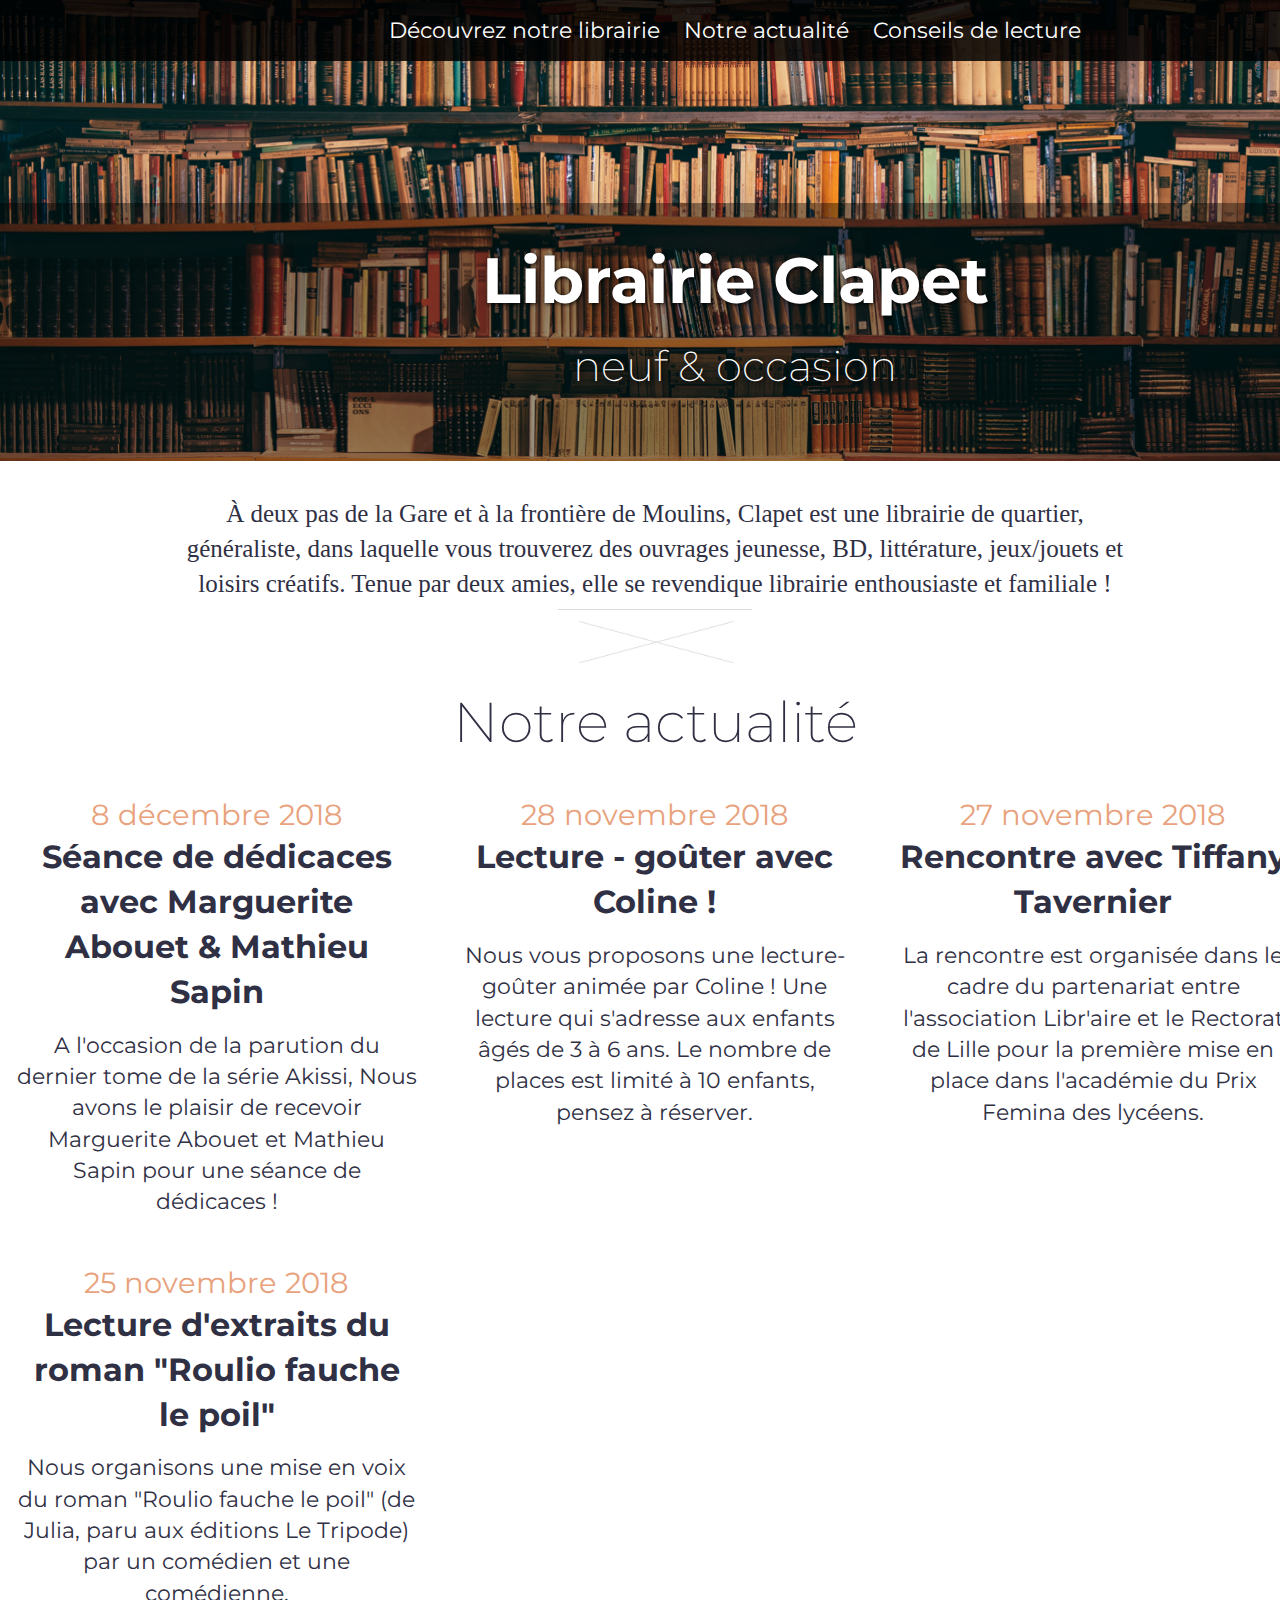
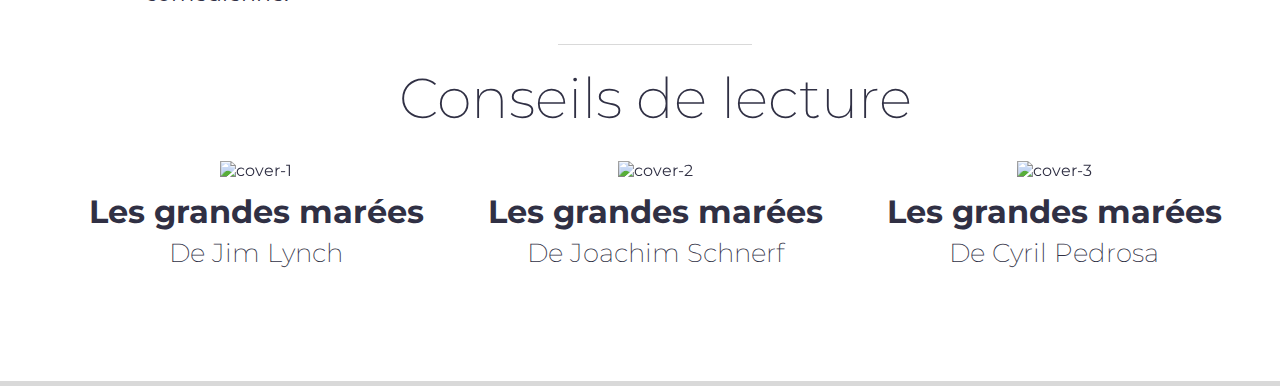
==== index.html @ b0689bdb "Tentative separator croix KO" ====
<!DOCTYPE html>
<html>
<head>
  <title>Librairie Clapet</title>
  <meta name="description" content="Librairie généraliste et enthousiaste !">
  <meta charset="utf-8">
  <meta http-equiv="Content-Type" content="text/html; charset=utf-8">
  <meta http-equiv="X-UA-Compatible" content="IE=edge,chrome=1">
  <meta name="viewport" content=", width=device-width, initial-scale=1">
  <link rel="shortcut icon" href="./img/favicon.ico">
  <link rel="apple-touch-icon" href="./img/favicon.ico">
  <link rel="stylesheet" href="./css/reset.css">
  <link rel="stylesheet" href="./css/main.css">
</head>
<body>

  <div class="header page-index" id="header">
    <nav class="header__nav nav-main">
      <ul class="nav-main__list container">
        <li class="nav-main__item"><a class="nav-main__link" href="./decouvrez-notre-librairie.html">Découvrez notre librairie</a></li>
        <li class="nav-main__item"><a class="nav-main__link" href="./notre-actualite.html">Notre actualité</a></li>
        <li class="nav-main__item"><a class="nav-main__link" href="./conseils-de-lecture.html">Conseils de lecture</a></li>
      </ul>
    </nav>

    <a class="header__content container" href="./index.html">
      <h1 class="header__title">Librairie Clapet</h1>
      <p class="header__subtitle">neuf &amp; occasion</p>
    </a>
  </div>

  <div class="container page-index">
    <p class="chapo">À deux pas de la Gare et à la frontière de Moulins, Clapet est une librairie de quartier, généraliste, dans laquelle vous trouverez des ouvrages jeunesse, BD, littérature, jeux/jouets et loisirs créatifs. Tenue par deux amies, elle se revendique librairie enthousiaste et familiale !</p>

    <hr class="separator">
    <img src="/img/croix.PNG" alt="separator_croix">

    <h2 class="index-title">Notre actualité</h2>

    <div class="news-list">
      <div class="news news-list__news">
        <a class="news__link link-block" href="./notre-actualite.html">
          <div class="news__thumbnail"><img class="news__image" src="./img/news__thumbnail-0.png" alt=""></div>
          <div class="news__content">
            <p class="news__date">8 décembre 2018</p>
            <h3 class="news__title">Séance de dédicaces avec Marguerite Abouet & Mathieu Sapin</h3>
            <p class="news__text">A l'occasion de la parution du dernier tome de la série Akissi, Nous avons le plaisir de recevoir Marguerite Abouet et Mathieu Sapin pour une séance de dédicaces !</p>
          </div>
        </a>
      </div>
      <div class="news news-list__news">
        <a class="news__link link-block" href="./notre-actualite.html">
          <div class="news__thumbnail"><img class="news__image" src="./img/news__thumbnail-1.png" alt=""></div>
          <div class="news__content">
            <p class="news__date">28 novembre 2018</p>
            <h3 class="news__title">Lecture - goûter avec Coline&nbsp;!</h3>
            <p class="news__text">Nous vous proposons une lecture-goûter animée par Coline ! Une lecture qui s'adresse aux enfants âgés de 3 à 6 ans. Le nombre de places est limité à 10 enfants, pensez à réserver.</p>
          </div>
        </a>
      </div>
      <div class="news news-list__news">
        <a class="news__link link-block" href="./notre-actualite.html">
          <div class="news__thumbnail"><img class="news__image" src="./img/news__thumbnail-2.png" alt=""></div>
          <div class="news__content">
            <p class="news__date">27 novembre 2018</p>
            <h3 class="news__title">Rencontre avec Tiffany Tavernier</h3>
            <p class="news__text">La rencontre est organisée dans le cadre du partenariat entre l'association Libr'aire et le Rectorat de Lille pour la première mise en place dans l'académie du Prix Femina des lycéens.</p>
          </div>
        </a>
      </div>
      <div class="news news-list__news">
        <a class="news__link link-block" href="./notre-actualite.html">
          <div class="news__thumbnail"><img class="news__image" src="./img/news__thumbnail-3.png" alt=""></div>
          <div class="news__content">
            <p class="news__date">25 novembre 2018</p>
            <h3 class="news__title">Lecture d'extraits du roman "Roulio fauche le poil"</h3>
            <p class="news__text">Nous organisons une mise en voix du roman "Roulio fauche le poil" (de Julia, paru aux éditions Le Tripode) par un comédien et une comédienne.</p>
          </div>
        </a>
      </div>
    </div>

    <hr class="separator">

    <h2 class="index-title">Conseils de lecture</h2>
    <div class="honey-pot-list">
      <div class="honey-pot"><a class="honey-pot__link link-block" href="./conseils-de-lecture.html">
        <div class="honey-pot__thumbnail"><img class="honey-pot__image" src="./img/cover-1.png" alt="cover-1"></div>
        <p class="honey-pot__title">Les grandes marées</p>
        <p class="honey-pot__subtitle">De Jim Lynch</p></a></div>
        <div class="honey-pot"><a class="honey-pot__link link-block" href="./conseils-de-lecture.html">
          <div class="honey-pot__thumbnail"><img class="honey-pot__image" src="./img/cover-2.png" alt="cover-2"></div>
          <p class="honey-pot__title">Les grandes marées</p>
          <p class="honey-pot__subtitle">De Joachim Schnerf</p></a></div>
          <div class="honey-pot"><a class="honey-pot__link link-block" href="./conseils-de-lecture.html">
            <div class="honey-pot__thumbnail"><img class="honey-pot__image" src="./img/cover-3.png" alt="cover-3"></div>
            <p class="honey-pot__title">Les grandes marées</p>
            <p class="honey-pot__subtitle">De Cyril Pedrosa</p></a></div>
          </div>

          <script src="./js/main.js"></script>
        </body>
        </html>
---- css/main.css ----
@import url('https://fonts.googleapis.com/css?family=Montserrat|Work+Sans');

/**
* -----------
* Global
* -----------
*/

body {
  margin: auto;
  border-bottom: 5px solid #d9d9d9;
  padding-bottom: 75px;
  font-family: 'Montserrat', sans-serif;
  font-weight: 400;
  color: #303044;
}

p, li, td, th, textarea, caption, pre, blockquote, label, input, select, textarea {
  font-size: 1.4em;
  line-height: 1.4;
}

li {
  margin: 5px 0;
}

p {
  margin: 15px 0;
}

b, strong, optgroup {
  font-weight: 700;
}

h1 {
  margin: 25px 0;
  font-size: 4.5em;
  font-weight: 700;
}

h2 {
  margin: 25px 0;
  font-size: 3.5em;
  font-weight: 200;
}

h3 {
  margin: 25px 0;
  font-size: 2.6em;
  font-weight: 200;
}

h4 {
  margin: 20px 0;
  font-size: 1.6em;
}

h5 {
  margin: 20px 0;
  font-size: 1.6em;
}

h6 {
  margin: 15px 0;
  font-size: 1.4em;
}

h1, h2, h3, h4, h5, h6 {
  font-family: 'Montserrat', sans-serif;
  line-height: 1;
}

a, button {
  color: #d86324;
  text-decoration: none;
}
a:hover, button:hover {
  text-decoration: underline;
}

button {
  background-color: transparent;
  color: #d86324;
}


/**
* -----------
* Layout
* -----------
*/

.container {
  margin: auto;
  padding: 0 15px;
  width: 1440px;
  max-width: 100%;
  text-align: center;
}

.text-container {
  margin: auto;
  max-width: 960px;
}

.columns {
  display: flex;
}

.column {
  max-width: 100%;
}

.column + .column {
  margin-left: 40px;
}

.column--50 {
  width: 50%;
}

.column--grow {
  flex-grow: 1;
}

.column--shrink {
  flex-shrink: 1;
}

.column--580 {
  width: 580px;
}


/**
* -----------
* Objects
* -----------
*/

.list-inline {
  display: block;
  margin: 0;
  padding: 0;
}
.list-inline > * {
  display: inline-block;
  margin: 5px;
  padding: 0;
}

@media screen and (min-width: 780px) {
  .list-flex {
    display: flex;
    justify-content: space-between;
  }
}

.link-block {
  display: block;
  color: inherit;
}
.link-block:hover {
  text-decoration: none;
}

.align-left {
  text-align: left;
}

.align-center {
  text-align: center;
}

.align-right {
  text-align: right;
}

.align-justify {
  text-align: justify;
}

.align-justify.align-center {
  text-align-last: center;
}

/**
* texts & images
*/

.important {
  font-size: 2.5em;
}

.introduction {
  font-size: 1.7em;
}

.chapo {
  margin: auto;
  width: 960px;
  font-family: WorkSans;
  font-size: 25px;
}

.full-width {
  display: block;
  width: 100%;
  margin: 50px auto;
}


/**
* -----------
* Components
* -----------
*/

/**
* header
*/
.header {
  position: relative;
  margin-right: auto;
  margin-left: auto;
  margin-bottom: 35px;
  width: 1440px;
  height: 461px;
  background: url("../img/background.png");
  background-size: cover;
  background-position: center bottom;
  overflow: hidden;
}


.header__content {
  width: 1440px;
  height: 213.5px;
  background-color: rgba(0, 0, 0, 0.4);
  display: block;
  margin: 0;
  position: absolute;
  padding-top: 20px;
  padding-bottom: 25px;
  bottom: 0;
  width: 100%;
  text-align: center;
  color: white;
  font-family: "Montserrat", "Avenir Next", Helvetica, Arial, sans-serif;
  text-shadow: 1px 1px 4px #000;
  background: rgba(0, 0, 0, 0.4);
}
.header__content:hover {
  text-decoration: none;
}

.header__title {
  font-family: Montserrat;
  font-size: 64px;
  font-weight: bold;
 
}

.header__subtitle {
  font-family: Montserrat;
  font-size: 42px;
  font-weight: 200;
  text-shadow: 1px 1px 5px #000000;
  text-align: center;
}


.header__nav {
  background-color: rgba(0, 0, 0, 0.85);
}

.nav-main__item {
  display: inline-block;
}

.nav-main__link {
  display: block;
  padding: 10px;
  color: #fff;
}
.nav-main__link:hover {
  text-decoration: none;
  color: #d86324;
}


/**
* separator
*/
.separator {
  width: 193.2px;
  height: 1px;
  display: block
  margin: 50px auto;
  border: none;
  background-color: #d9d9d9;
}


/**
* honey-pot
*/

.honey-pot-list {
  text-align: center;
}

.honey-pot {
  display: inline-block;
  margin: 0 30px 35px 30px;
  text-align: center;
}

.honey-pot__link {
  color: #303044;
}
.honey-pot__link:hover {
  color: #d86324;
}

.honey-pot__thumbnail {
  position: relative;
  display: inline-block;
  margin-bottom: 10px;
  filter: grayscale(0);
}

.honey-pot__thumbnail:hover {
  filter: grayscale(60%);
}

.honey-pot__thumbnail img {
  display: block;
}

.honey-pot__title {
  margin: 0;
  font-size: 2em;
  font-weight: bold;
}

.honey-pot__subtitle {
  margin: 0;
  font-size: 1.6em;
  font-weight: 200;
}



/**
* news
*/

.news__link:hover {
  color: #d86324;
}

.news__link:hover .news__thumbnail {
  -webkit-filter: grayscale(60%);
  filter: grayscale(60%);
  -webkit-transition-delay: 0ms;
  -o-transition-delay: 0ms;
  transition-delay: 0ms;
}


.news__thumbnail {
  margin-bottom: 10px;
  filter: grayscale(0);
}

.news__image {
  display: block;
  width: 100%;
}

.news__date {
  margin: 0;
  font-size: 1.8em;
  color: #e8a27d;
}

.news__title {
  margin: 0 0 15px;
  font-weight: bold;
  font-size: 2em;
  line-height: 1.4;
}

.news__text {
  margin: 0;
  font-size: 1.4em;
  line-height: 1.4;
}

.page-list .news {
  margin: 0 auto 20px auto;
  border-bottom: 1px solid #b0b0c5;
  padding-bottom: 20px;
  max-width: 320px;
}

.news--main {
  padding-bottom: 35px;
  border-bottom: 1px solid #b0b0c5;
}
.news--main .news__link {
  display: flex;
  align-items: flex-start;
}
.news--main .news__thumbnail {
  margin-bottom: 0;
  margin-right: 40px;
  min-width: 360px;
}

/**
* news-list
*/
.news-list {
  display: grid;
  grid-gap: 35px;
  grid-template-columns: repeat(3, 1fr);
  grid-template-rows: auto;
  margin-bottom: 35px;
}

.news-list .news-list__news--main {
  grid-column: span 3;
}

.news-list__news {
  grid-column: span 1;
}

/**
* -----------
* Trumps
* -----------
*/


/**
* single
*/
.page-single {
  text-align: justify;
}

.page-single__header {
  margin-bottom: 75px;
}

.page-single__title {
  margin: 0;
  font-size: 5.6em;
  line-height: 1.4;
  font-weight: 500;
}

.page-single__subtitle {
  margin: 0;
  font-size: 3.2em;
  font-weight: 200;
}


/**
* decouvrez-notre-librairie
*/
.container.decouvrez-notre-librairie {
  text-align: center;
}

/**
* index
*/
.index-title {
  text-align: center;
  margin-bottom: 35px;
}
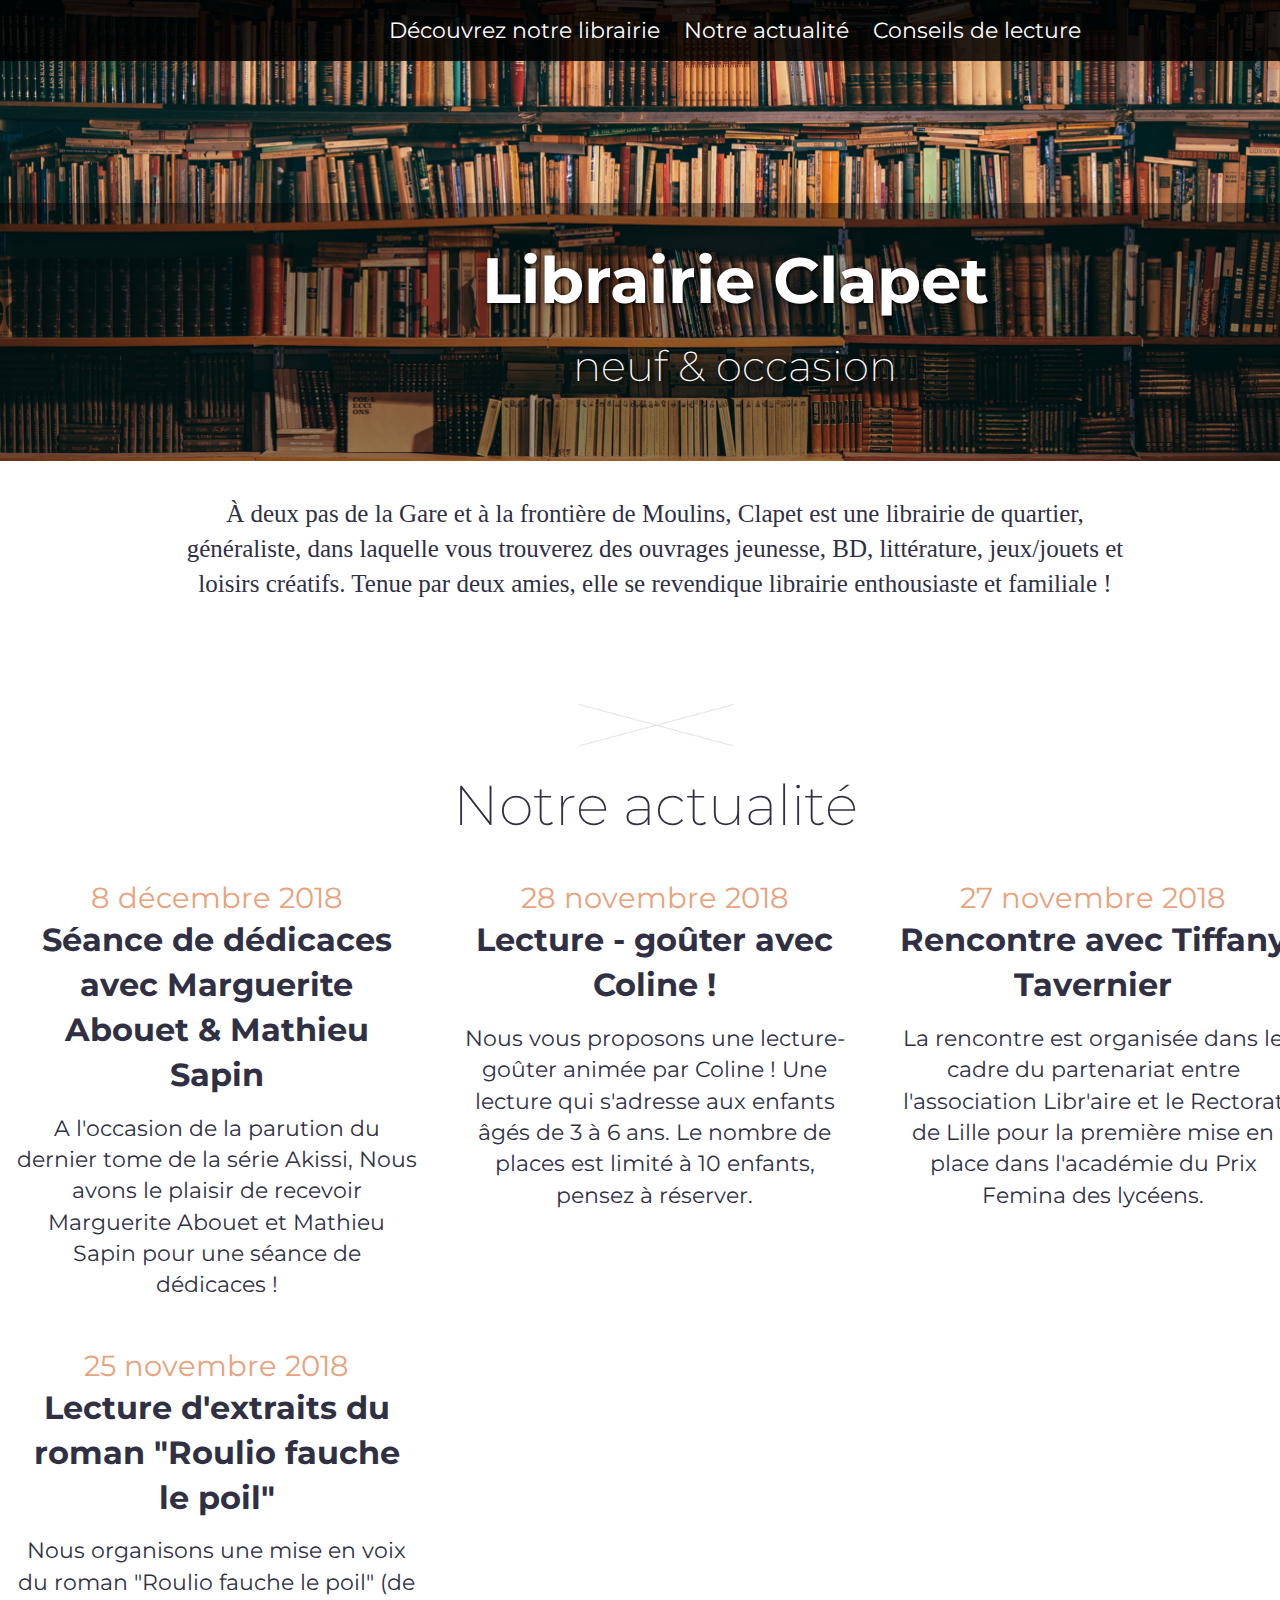
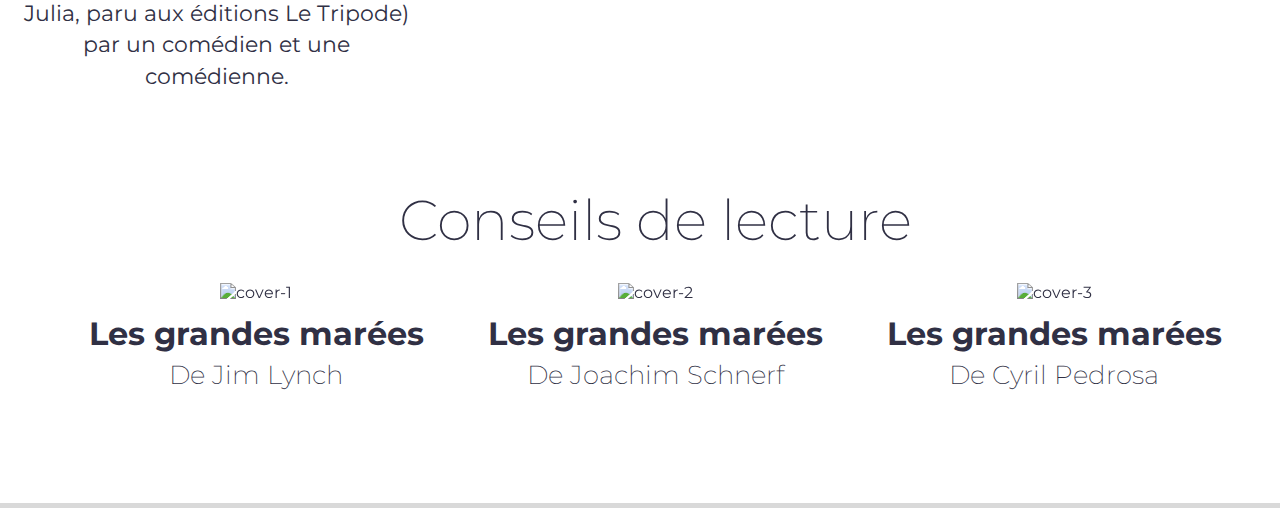
==== commit f40dce68: "insertion seperator coix_dispo KO" ====
--- a/index.html
+++ b/index.html
@@ -33,7 +33,7 @@
     <p class="chapo">À deux pas de la Gare et à la frontière de Moulins, Clapet est une librairie de quartier, généraliste, dans laquelle vous trouverez des ouvrages jeunesse, BD, littérature, jeux/jouets et loisirs créatifs. Tenue par deux amies, elle se revendique librairie enthousiaste et familiale !</p>
 
     <hr class="separator">
-    <img src="/img/croix.PNG" alt="separator_croix">
+    <img src="./img/croix.PNG" alt="separator_croix">
 
     <h2 class="index-title">Notre actualité</h2>
 
--- a/css/main.css
+++ b/css/main.css
@@ -294,8 +294,7 @@
 */
 .separator {
   width: 193.2px;
-  height: 1px;
-  display: block
+  display: block;
   margin: 50px auto;
   border: none;
   background-color: #d9d9d9;
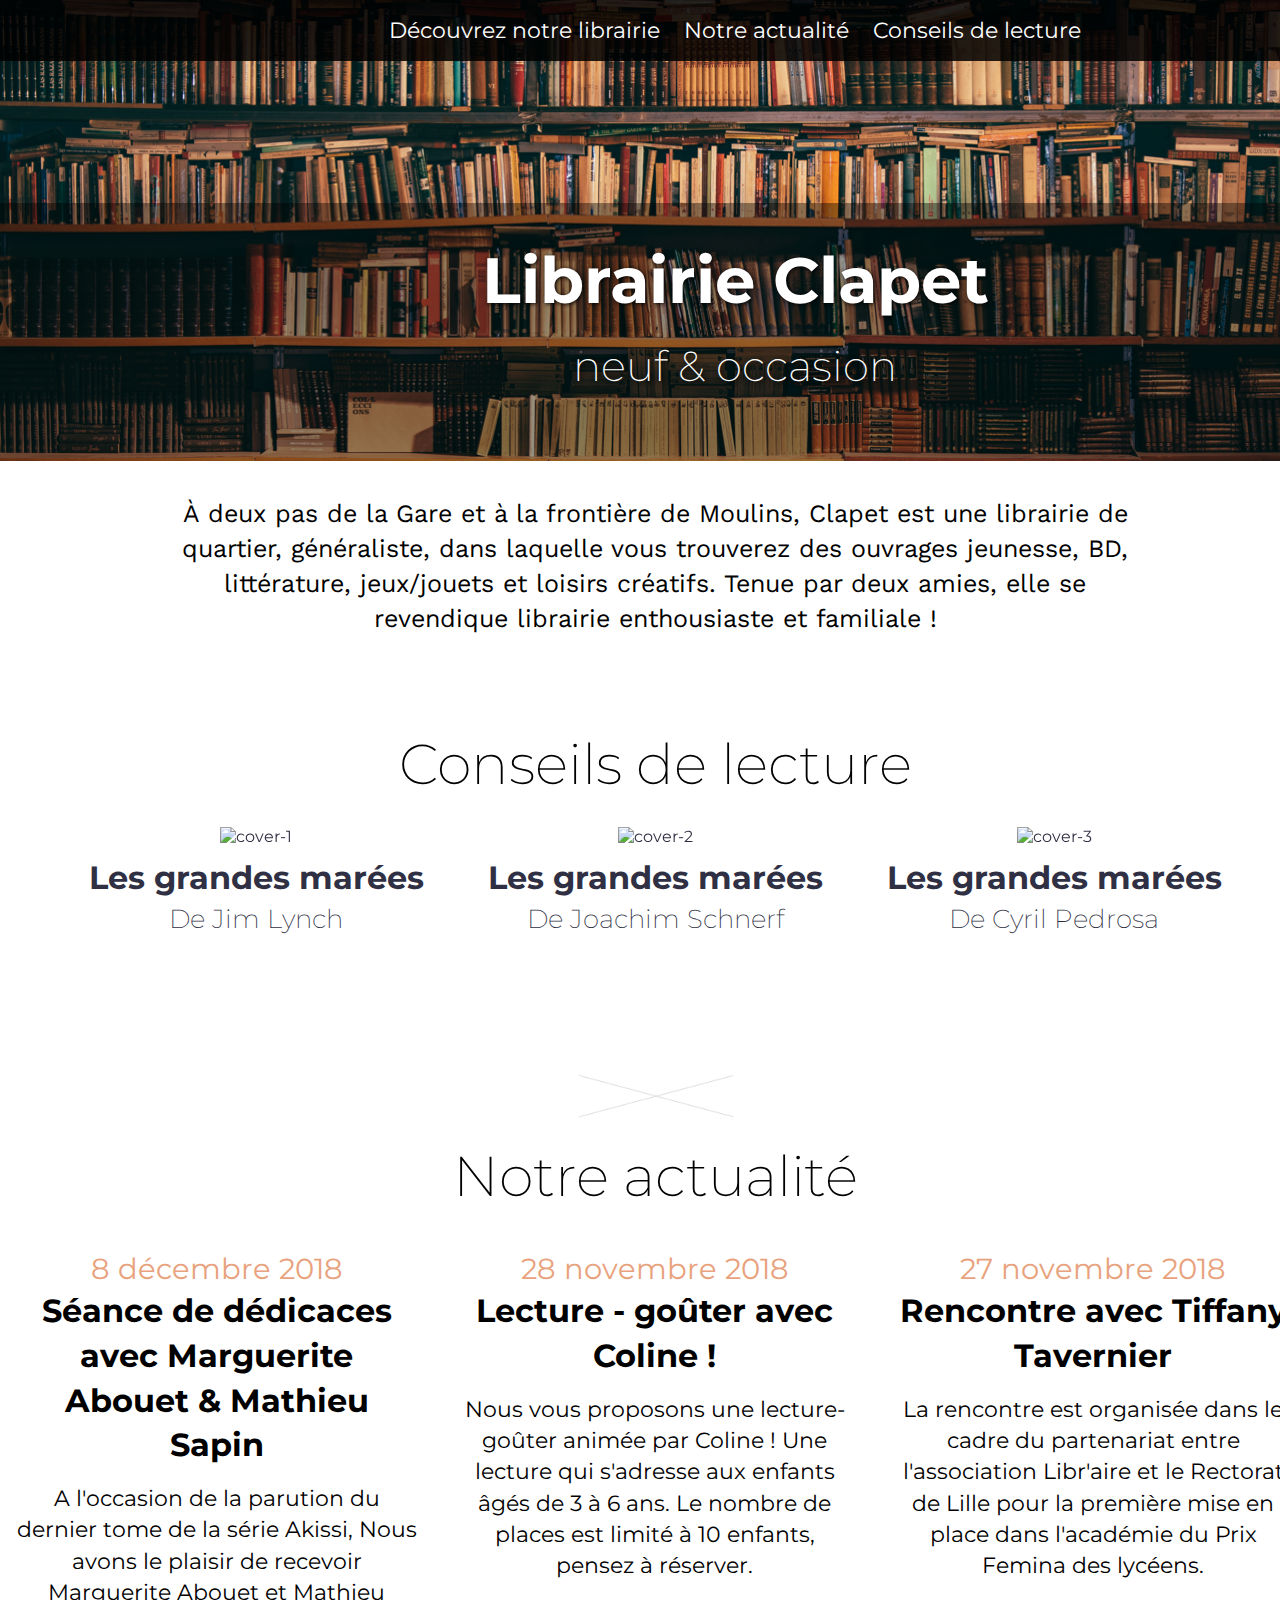
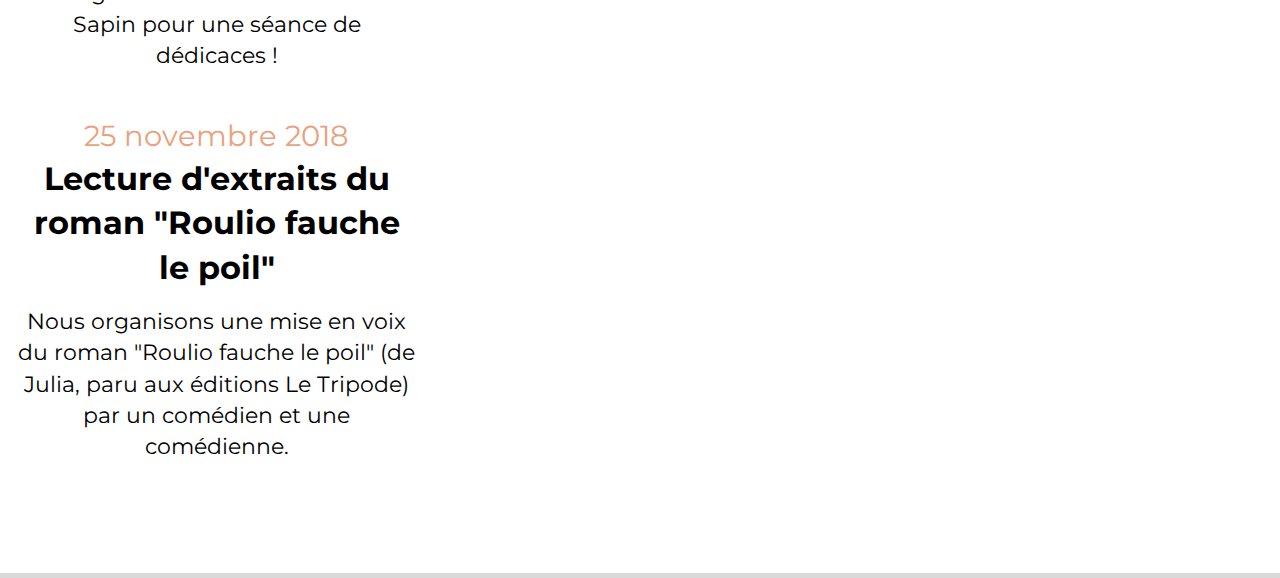
==== commit 9b00f2f4: "dispo page index des blocs" ====
--- a/index.html
+++ b/index.html
@@ -31,6 +31,24 @@
 
   <div class="container page-index">
     <p class="chapo">À deux pas de la Gare et à la frontière de Moulins, Clapet est une librairie de quartier, généraliste, dans laquelle vous trouverez des ouvrages jeunesse, BD, littérature, jeux/jouets et loisirs créatifs. Tenue par deux amies, elle se revendique librairie enthousiaste et familiale !</p>
+
+    <hr class="separator">
+
+    <h2 class="index-title">Conseils de lecture</h2>
+    <div class="honey-pot-list">
+      <div class="honey-pot"><a class="honey-pot__link link-block" href="./conseils-de-lecture.html">
+        <div class="honey-pot__thumbnail"><img class="honey-pot__image" src="./img/cover-1.png" alt="cover-1"></div>
+        <p class="honey-pot__title">Les grandes marées</p>
+        <p class="honey-pot__subtitle">De Jim Lynch</p></a></div>
+        <div class="honey-pot"><a class="honey-pot__link link-block" href="./conseils-de-lecture.html">
+          <div class="honey-pot__thumbnail"><img class="honey-pot__image" src="./img/cover-2.png" alt="cover-2"></div>
+          <p class="honey-pot__title">Les grandes marées</p>
+          <p class="honey-pot__subtitle">De Joachim Schnerf</p></a></div>
+          <div class="honey-pot"><a class="honey-pot__link link-block" href="./conseils-de-lecture.html">
+            <div class="honey-pot__thumbnail"><img class="honey-pot__image" src="./img/cover-3.png" alt="cover-3"></div>
+            <p class="honey-pot__title">Les grandes marées</p>
+            <p class="honey-pot__subtitle">De Cyril Pedrosa</p></a></div>
+          </div>
 
     <hr class="separator">
     <img src="./img/croix.PNG" alt="separator_croix">
@@ -80,24 +98,6 @@
       </div>
     </div>
 
-    <hr class="separator">
-
-    <h2 class="index-title">Conseils de lecture</h2>
-    <div class="honey-pot-list">
-      <div class="honey-pot"><a class="honey-pot__link link-block" href="./conseils-de-lecture.html">
-        <div class="honey-pot__thumbnail"><img class="honey-pot__image" src="./img/cover-1.png" alt="cover-1"></div>
-        <p class="honey-pot__title">Les grandes marées</p>
-        <p class="honey-pot__subtitle">De Jim Lynch</p></a></div>
-        <div class="honey-pot"><a class="honey-pot__link link-block" href="./conseils-de-lecture.html">
-          <div class="honey-pot__thumbnail"><img class="honey-pot__image" src="./img/cover-2.png" alt="cover-2"></div>
-          <p class="honey-pot__title">Les grandes marées</p>
-          <p class="honey-pot__subtitle">De Joachim Schnerf</p></a></div>
-          <div class="honey-pot"><a class="honey-pot__link link-block" href="./conseils-de-lecture.html">
-            <div class="honey-pot__thumbnail"><img class="honey-pot__image" src="./img/cover-3.png" alt="cover-3"></div>
-            <p class="honey-pot__title">Les grandes marées</p>
-            <p class="honey-pot__subtitle">De Cyril Pedrosa</p></a></div>
-          </div>
-
-          <script src="./js/main.js"></script>
+              <script src="./js/main.js"></script>
         </body>
         </html>
--- a/css/main.css
+++ b/css/main.css
@@ -1,4 +1,5 @@
 @import url('https://fonts.googleapis.com/css?family=Montserrat|Work+Sans');
+
 
 /**
 * -----------
@@ -12,7 +13,7 @@
   padding-bottom: 75px;
   font-family: 'Montserrat', sans-serif;
   font-weight: 400;
-  color: #303044;
+  color: black;
 }
 
 p, li, td, th, textarea, caption, pre, blockquote, label, input, select, textarea {
@@ -199,7 +200,7 @@
 .chapo {
   margin: auto;
   width: 960px;
-  font-family: WorkSans;
+  font-family: Work Sans;
   font-size: 25px;
 }
 
@@ -480,6 +481,7 @@
 * index
 */
 .index-title {
+  font-weight: 200
   text-align: center;
   margin-bottom: 35px;
-}
+    }
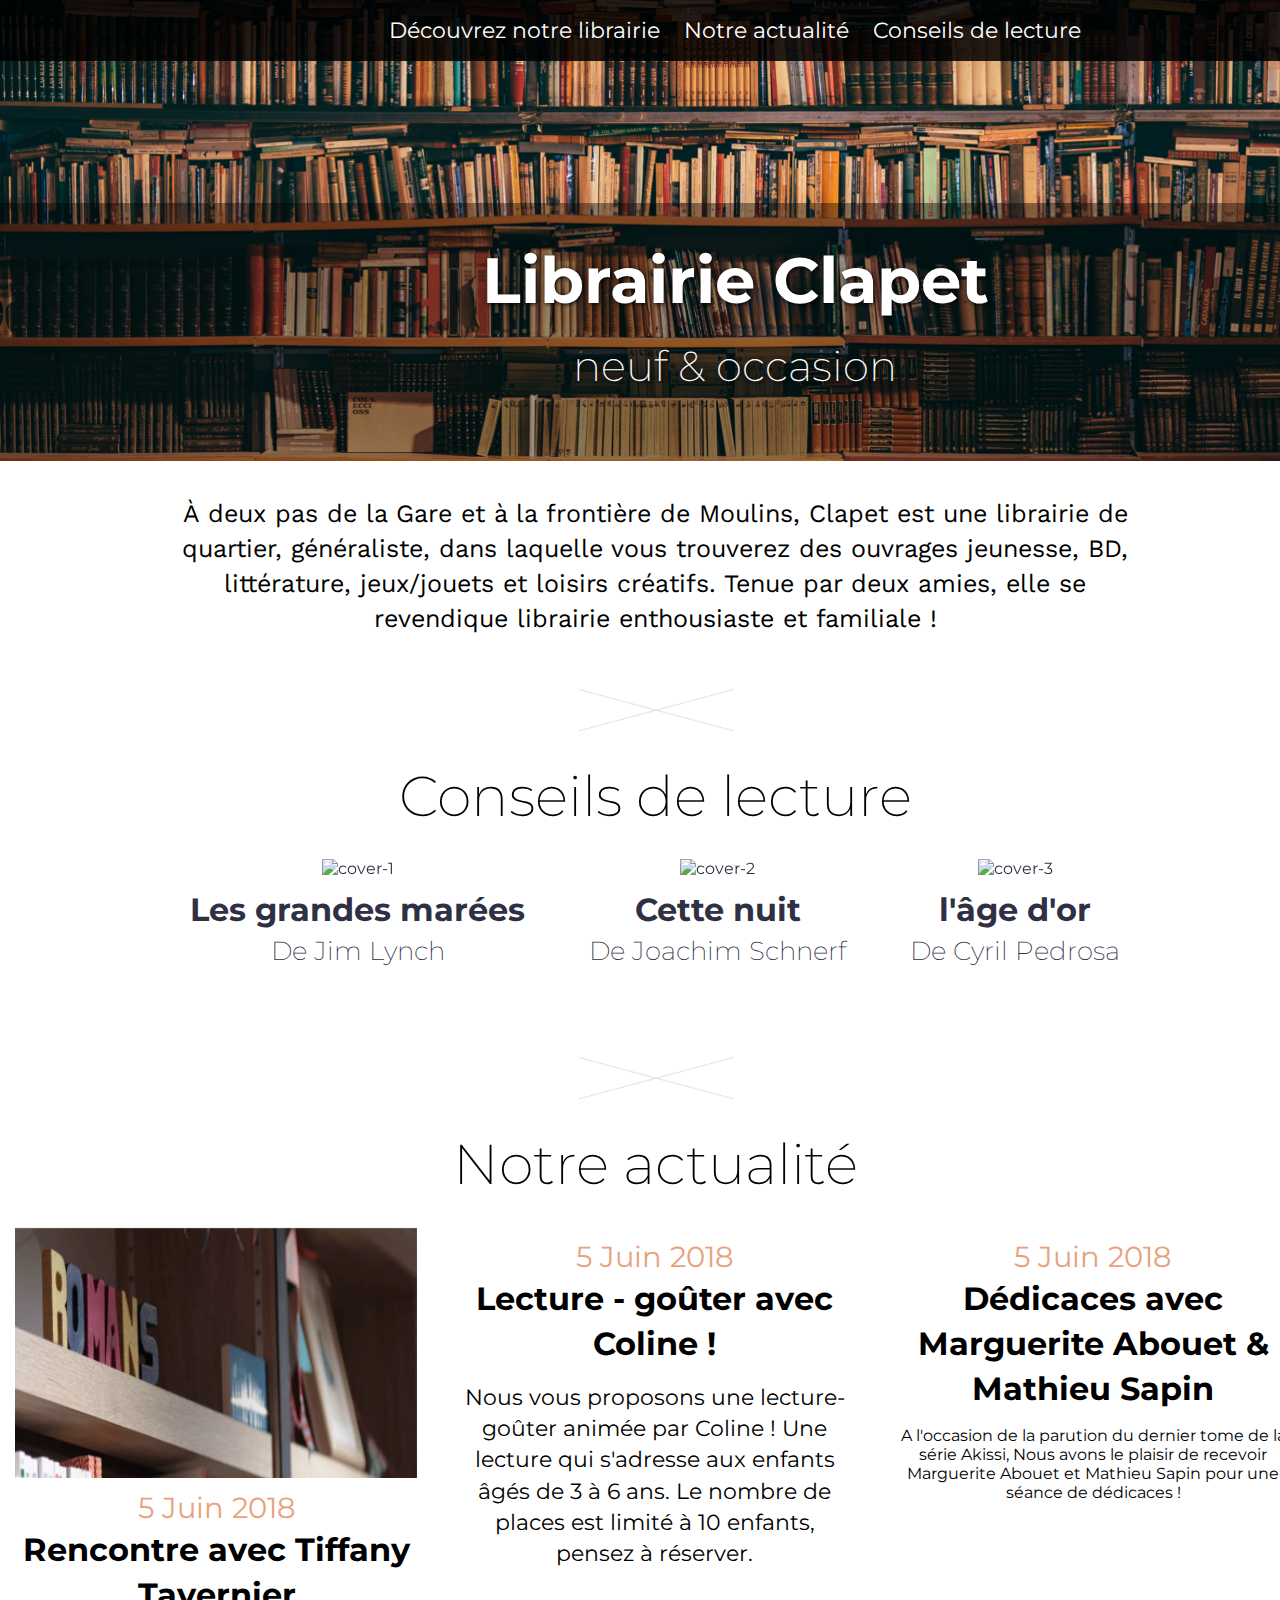
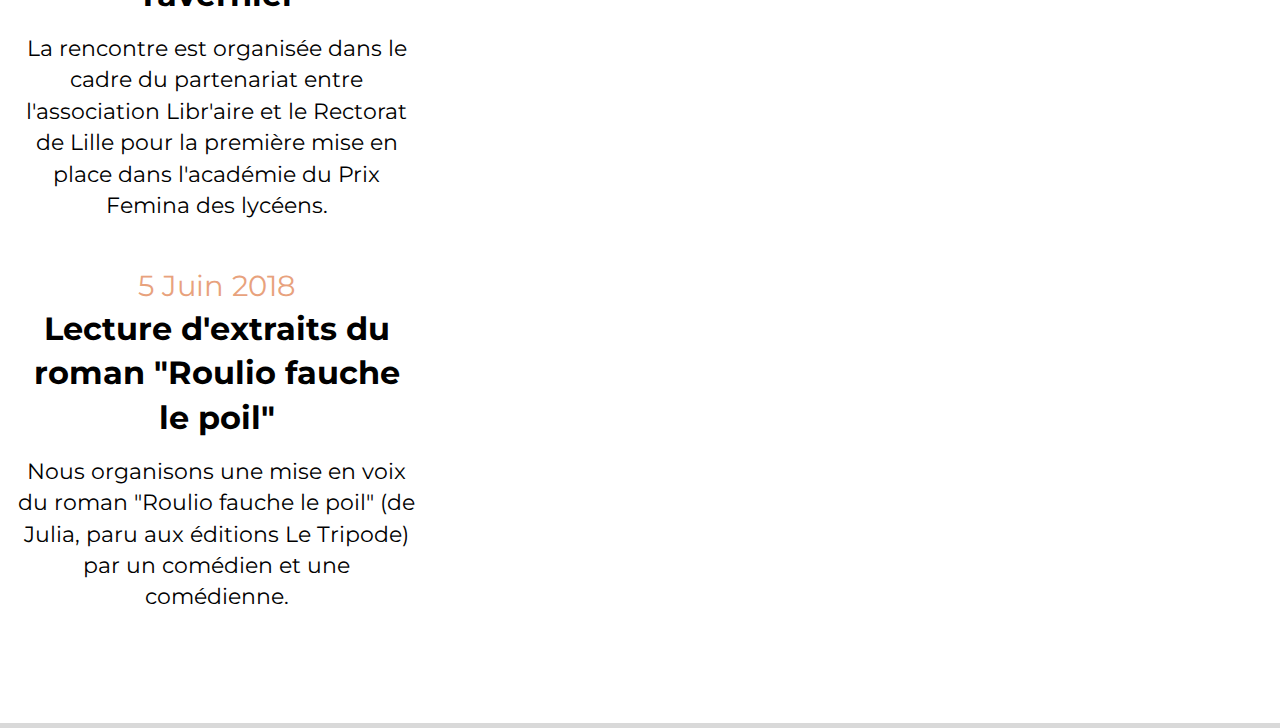
==== commit a2ecb46c: "separator_croix" ====
--- a/index.html
+++ b/index.html
@@ -32,7 +32,7 @@
   <div class="container page-index">
     <p class="chapo">À deux pas de la Gare et à la frontière de Moulins, Clapet est une librairie de quartier, généraliste, dans laquelle vous trouverez des ouvrages jeunesse, BD, littérature, jeux/jouets et loisirs créatifs. Tenue par deux amies, elle se revendique librairie enthousiaste et familiale !</p>
 
-    <hr class="separator">
+    <img src="./img/croix.PNG" alt="separator_croix" class="separator">
 
     <h2 class="index-title">Conseils de lecture</h2>
     <div class="honey-pot-list">
@@ -42,27 +42,27 @@
         <p class="honey-pot__subtitle">De Jim Lynch</p></a></div>
         <div class="honey-pot"><a class="honey-pot__link link-block" href="./conseils-de-lecture.html">
           <div class="honey-pot__thumbnail"><img class="honey-pot__image" src="./img/cover-2.png" alt="cover-2"></div>
-          <p class="honey-pot__title">Les grandes marées</p>
+          <p class="honey-pot__title">Cette nuit</p>
           <p class="honey-pot__subtitle">De Joachim Schnerf</p></a></div>
           <div class="honey-pot"><a class="honey-pot__link link-block" href="./conseils-de-lecture.html">
             <div class="honey-pot__thumbnail"><img class="honey-pot__image" src="./img/cover-3.png" alt="cover-3"></div>
-            <p class="honey-pot__title">Les grandes marées</p>
+            <p class="honey-pot__title">l'âge d'or</p>
             <p class="honey-pot__subtitle">De Cyril Pedrosa</p></a></div>
           </div>
 
-    <hr class="separator">
-    <img src="./img/croix.PNG" alt="separator_croix">
+    
+          <img src="./img/croix.PNG" alt="separator_croix" class="separator">
 
     <h2 class="index-title">Notre actualité</h2>
 
     <div class="news-list">
       <div class="news news-list__news">
         <a class="news__link link-block" href="./notre-actualite.html">
-          <div class="news__thumbnail"><img class="news__image" src="./img/news__thumbnail-0.png" alt=""></div>
+          <div class="news__thumbnail"><img class="news__image" src="./img/news-thumbnail.png" alt=""></div>
           <div class="news__content">
-            <p class="news__date">8 décembre 2018</p>
-            <h3 class="news__title">Séance de dédicaces avec Marguerite Abouet & Mathieu Sapin</h3>
-            <p class="news__text">A l'occasion de la parution du dernier tome de la série Akissi, Nous avons le plaisir de recevoir Marguerite Abouet et Mathieu Sapin pour une séance de dédicaces !</p>
+            <p class="news__date">5 Juin 2018</p>
+            <h3 class="news__title">Rencontre avec Tiffany Tavernier</h3>
+            <p class="news__text">La rencontre est organisée dans le cadre du partenariat entre l&apos;association Libr&apos;aire et le Rectorat de Lille pour la première mise en place dans l&apos;académie du Prix Femina des lycéens.</p>
           </div>
         </a>
       </div>
@@ -70,7 +70,7 @@
         <a class="news__link link-block" href="./notre-actualite.html">
           <div class="news__thumbnail"><img class="news__image" src="./img/news__thumbnail-1.png" alt=""></div>
           <div class="news__content">
-            <p class="news__date">28 novembre 2018</p>
+            <p class="news__date">5 Juin 2018</p>
             <h3 class="news__title">Lecture - goûter avec Coline&nbsp;!</h3>
             <p class="news__text">Nous vous proposons une lecture-goûter animée par Coline ! Une lecture qui s'adresse aux enfants âgés de 3 à 6 ans. Le nombre de places est limité à 10 enfants, pensez à réserver.</p>
           </div>
@@ -80,9 +80,9 @@
         <a class="news__link link-block" href="./notre-actualite.html">
           <div class="news__thumbnail"><img class="news__image" src="./img/news__thumbnail-2.png" alt=""></div>
           <div class="news__content">
-            <p class="news__date">27 novembre 2018</p>
-            <h3 class="news__title">Rencontre avec Tiffany Tavernier</h3>
-            <p class="news__text">La rencontre est organisée dans le cadre du partenariat entre l'association Libr'aire et le Rectorat de Lille pour la première mise en place dans l'académie du Prix Femina des lycéens.</p>
+            <p class="news__date">5 Juin 2018</p>
+            <h3 class="news__title">Dédicaces avec Marguerite Abouet &amp; Mathieu Sapin</h3>
+            <p class="news__text"></p>A l&apos;occasion de la parution du dernier tome de la série Akissi, Nous avons le plaisir de recevoir Marguerite Abouet et Mathieu Sapin pour une séance de dédicaces !</p>
           </div>
         </a>
       </div>
@@ -90,7 +90,7 @@
         <a class="news__link link-block" href="./notre-actualite.html">
           <div class="news__thumbnail"><img class="news__image" src="./img/news__thumbnail-3.png" alt=""></div>
           <div class="news__content">
-            <p class="news__date">25 novembre 2018</p>
+            <p class="news__date">5 Juin 2018</p>
             <h3 class="news__title">Lecture d'extraits du roman "Roulio fauche le poil"</h3>
             <p class="news__text">Nous organisons une mise en voix du roman "Roulio fauche le poil" (de Julia, paru aux éditions Le Tripode) par un comédien et une comédienne.</p>
           </div>
--- a/css/main.css
+++ b/css/main.css
@@ -294,12 +294,10 @@
 * separator
 */
 .separator {
-  width: 193.2px;
   display: block;
   margin: 50px auto;
-  border: none;
-  background-color: #d9d9d9;
-}
+  margin-bottom: 35px;
+  }
 
 
 /**
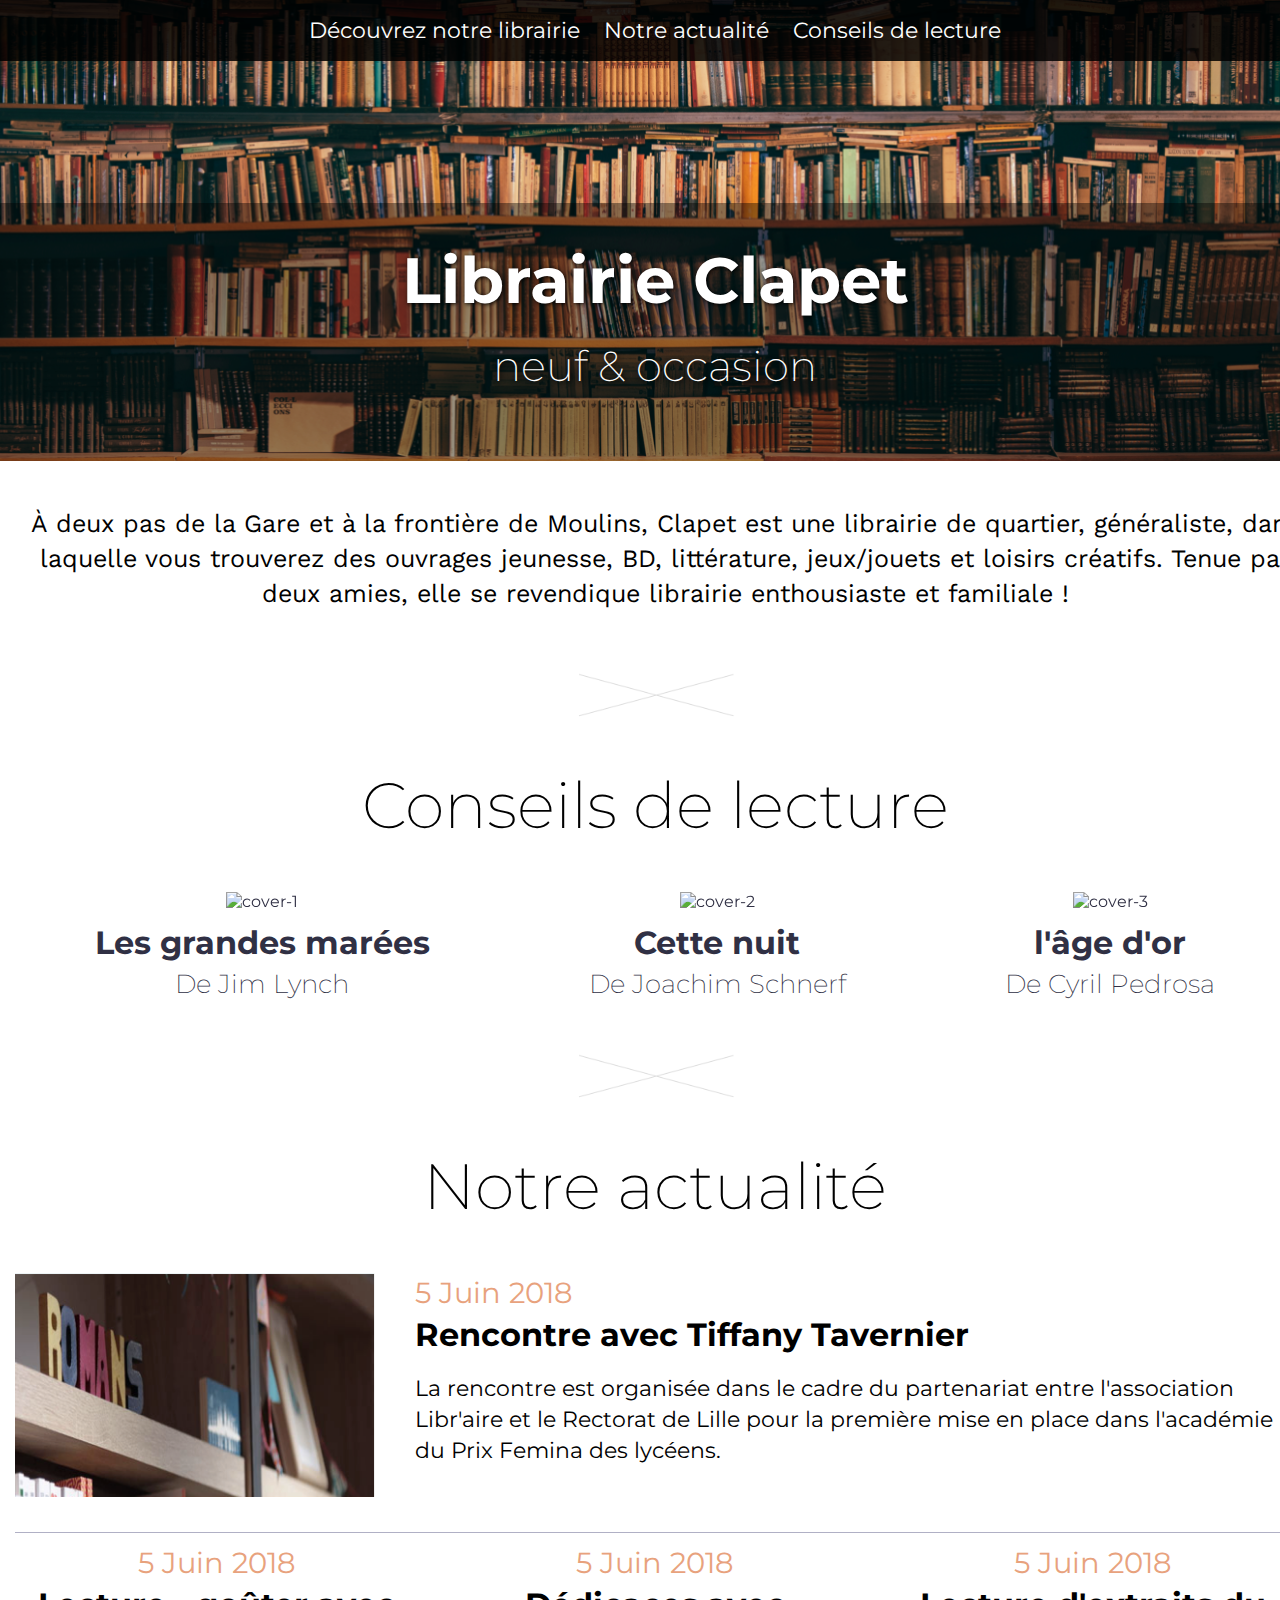
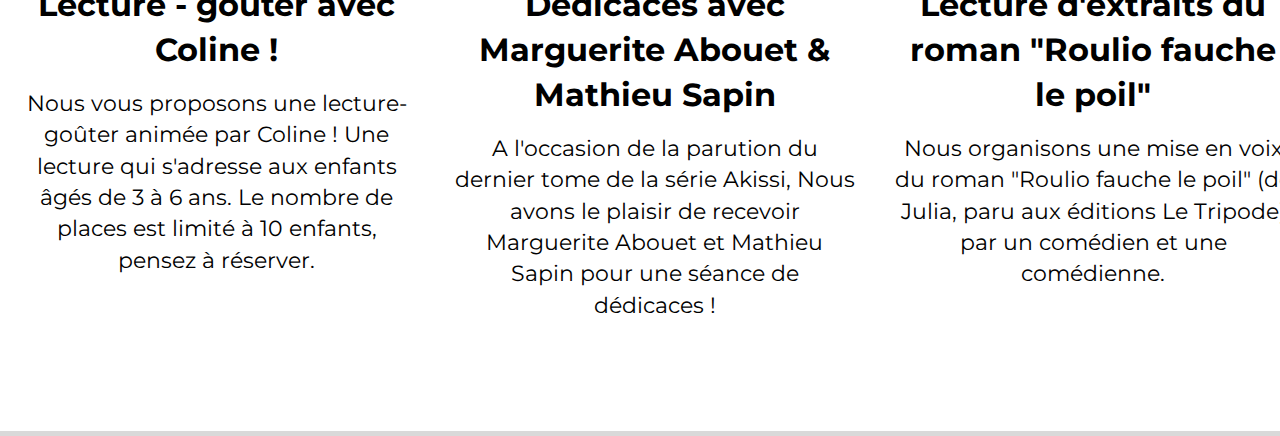
==== commit e187b4cc: "flexblocoK-imageKO" ====
--- a/index.html
+++ b/index.html
@@ -55,7 +55,7 @@
 
     <h2 class="index-title">Notre actualité</h2>
 
-    <div class="news-list">
+    <div class="news--main">
       <div class="news news-list__news">
         <a class="news__link link-block" href="./notre-actualite.html">
           <div class="news__thumbnail"><img class="news__image" src="./img/news-thumbnail.png" alt=""></div>
@@ -66,6 +66,8 @@
           </div>
         </a>
       </div>
+    </div>
+    <div class="news-list">
       <div class="news news-list__news">
         <a class="news__link link-block" href="./notre-actualite.html">
           <div class="news__thumbnail"><img class="news__image" src="./img/news__thumbnail-1.png" alt=""></div>
@@ -82,7 +84,7 @@
           <div class="news__content">
             <p class="news__date">5 Juin 2018</p>
             <h3 class="news__title">Dédicaces avec Marguerite Abouet &amp; Mathieu Sapin</h3>
-            <p class="news__text"></p>A l&apos;occasion de la parution du dernier tome de la série Akissi, Nous avons le plaisir de recevoir Marguerite Abouet et Mathieu Sapin pour une séance de dédicaces !</p>
+            <p class="news__text">A l&apos;occasion de la parution du dernier tome de la série Akissi, Nous avons le plaisir de recevoir Marguerite Abouet et Mathieu Sapin pour une séance de dédicaces !</p>
           </div>
         </a>
       </div>
--- a/css/main.css
+++ b/css/main.css
@@ -14,6 +14,7 @@
   font-family: 'Montserrat', sans-serif;
   font-weight: 400;
   color: black;
+  width: 100%;
 }
 
 p, li, td, th, textarea, caption, pre, blockquote, label, input, select, textarea {
@@ -202,6 +203,8 @@
   width: 960px;
   font-family: Work Sans;
   font-size: 25px;
+  padding: 10px;
+  width: 100%;
 }
 
 .full-width {
@@ -231,6 +234,7 @@
   background-size: cover;
   background-position: center bottom;
   overflow: hidden;
+  width: 100%;
 }
 
 
@@ -306,11 +310,12 @@
 
 .honey-pot-list {
   text-align: center;
+  display: flex
 }
 
 .honey-pot {
   display: inline-block;
-  margin: 0 30px 35px 30px;
+  margin: auto;
   text-align: center;
 }
 
@@ -406,6 +411,7 @@
 .news--main {
   padding-bottom: 35px;
   border-bottom: 1px solid #b0b0c5;
+  text-align: left
 }
 .news--main .news__link {
   display: flex;
@@ -482,4 +488,6 @@
   font-weight: 200
   text-align: center;
   margin-bottom: 35px;
+  padding: 20px;
+  font-size: 64px;
     }
